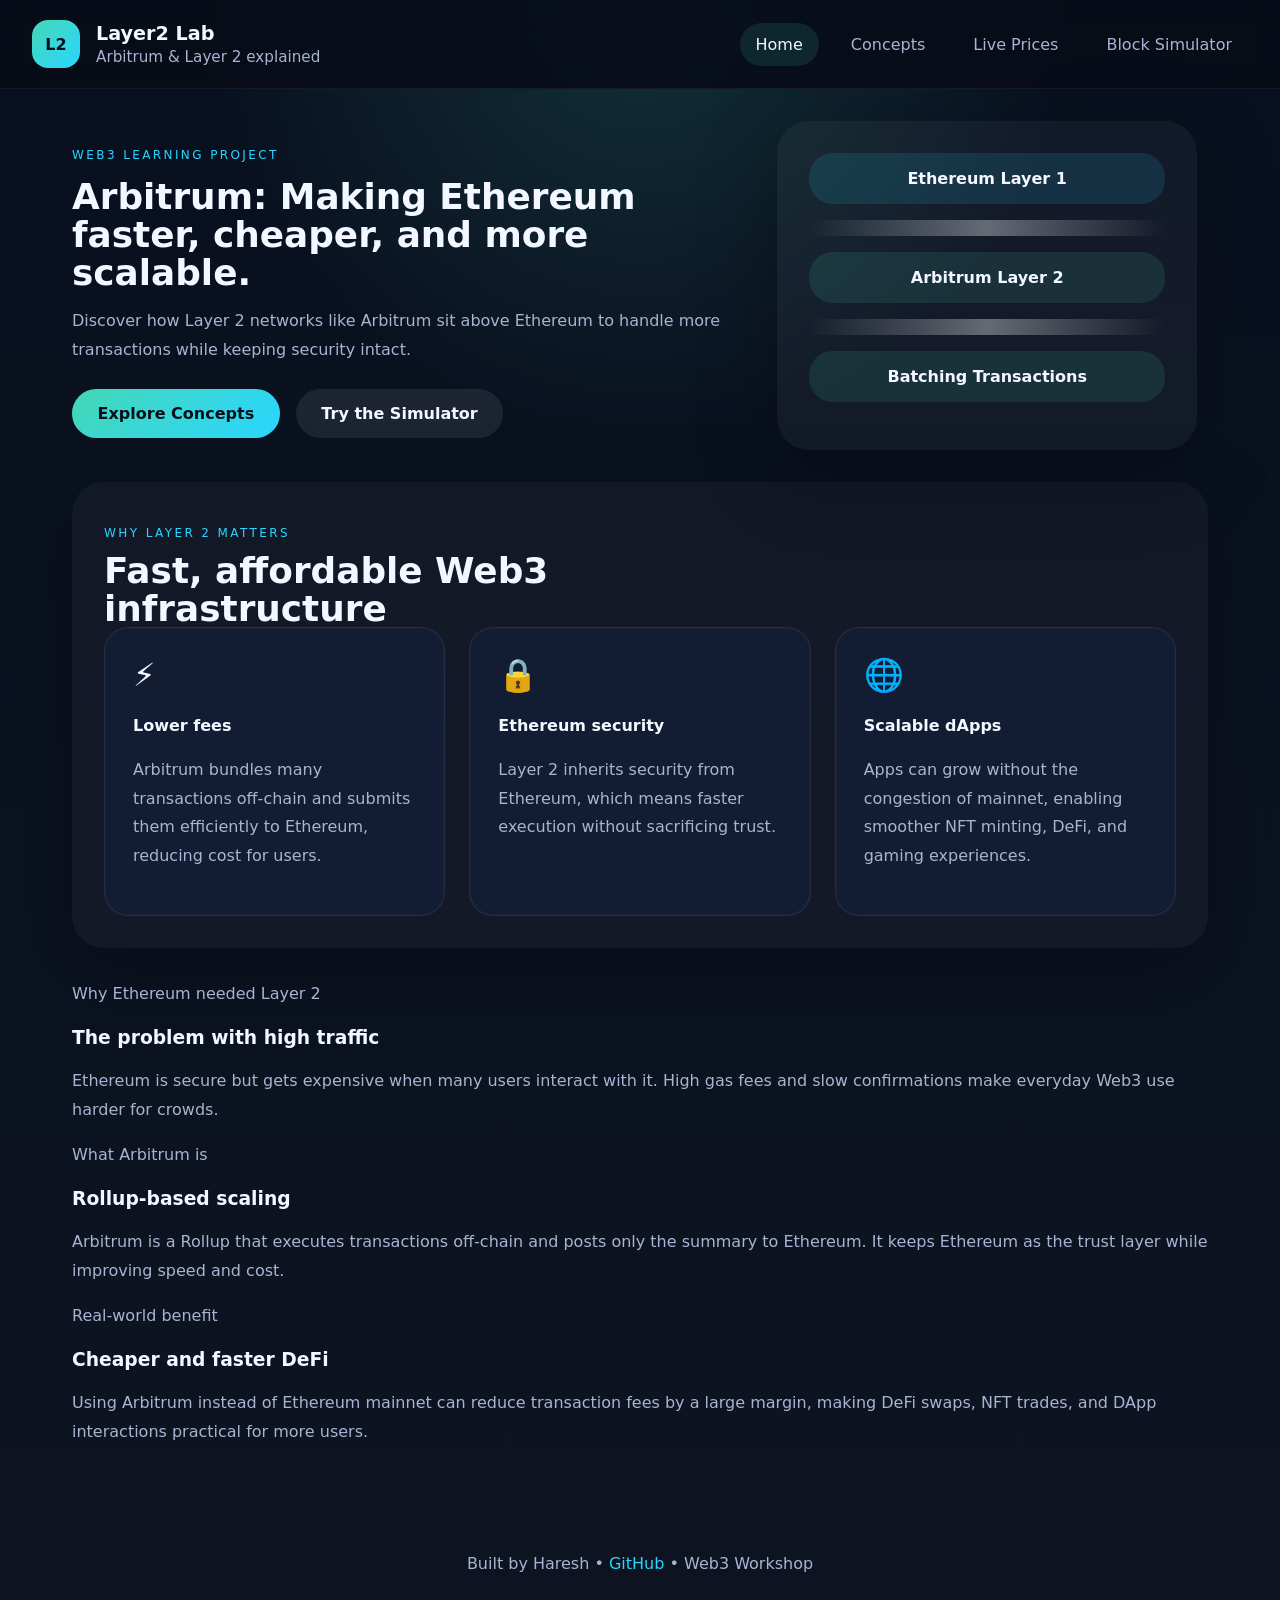
==== index.html @ afb63aa9 "Add files via upload" ====
<!DOCTYPE html>
<html lang="en">
<head>
  <meta charset="UTF-8" />
  <meta name="viewport" content="width=device-width, initial-scale=1.0" />
  <title>Layer2 Lab — Arbitrum Explorer</title>
  <link rel="stylesheet" href="styles.css" />
  <script defer src="script.js"></script>
</head>
<body class="page-home">
  <header class="site-header">
    <div class="brand">
      <div class="brand-mark">L2</div>
      <div>
        <h1>Layer2 Lab</h1>
        <p>Arbitrum & Layer 2 explained</p>
      </div>
    </div>
    <nav class="site-nav">
      <a href="index.html" class="active">Home</a>
      <a href="concepts.html">Concepts</a>
      <a href="prices.html">Live Prices</a>
      <a href="simulator.html">Block Simulator</a>
    </nav>
  </header>

  <main>
    <section class="hero hero-arbitrum">
      <div class="hero-copy">
        <p class="eyebrow">Web3 Learning Project</p>
        <h2>Arbitrum: Making Ethereum faster, cheaper, and more scalable.</h2>
        <p>Discover how Layer 2 networks like Arbitrum sit above Ethereum to handle more transactions while keeping security intact.</p>
        <div class="hero-actions">
          <a href="concepts.html" class="button">Explore Concepts</a>
          <a href="simulator.html" class="button button-secondary">Try the Simulator</a>
        </div>
      </div>
      <div class="hero-graphic">
        <div class="block-visual">
          <div class="block block-primary">Ethereum Layer 1</div>
          <div class="chain-line"></div>
          <div class="block block-secondary">Arbitrum Layer 2</div>
          <div class="chain-line"></div>
          <div class="block block-secondary">Batching Transactions</div>
        </div>
      </div>
    </section>

    <section class="features">
      <div class="section-heading">
        <p class="eyebrow">Why Layer 2 matters</p>
        <h3>Fast, affordable Web3 infrastructure</h3>
      </div>
      <div class="feature-grid">
        <article class="feature-card">
          <div class="feature-icon">⚡</div>
          <h4>Lower fees</h4>
          <p>Arbitrum bundles many transactions off-chain and submits them efficiently to Ethereum, reducing cost for users.</p>
        </article>
        <article class="feature-card">
          <div class="feature-icon">🔒</div>
          <h4>Ethereum security</h4>
          <p>Layer 2 inherits security from Ethereum, which means faster execution without sacrificing trust.</p>
        </article>
        <article class="feature-card">
          <div class="feature-icon">🌐</div>
          <h4>Scalable dApps</h4>
          <p>Apps can grow without the congestion of mainnet, enabling smoother NFT minting, DeFi, and gaming experiences.</p>
        </article>
      </div>
    </section>

    <section class="content-block">
      <div class="content-split">
        <div>
          <p class="eyebrow">Why Ethereum needed Layer 2</p>
          <h3>The problem with high traffic</h3>
          <p>Ethereum is secure but gets expensive when many users interact with it. High gas fees and slow confirmations make everyday Web3 use harder for crowds.</p>
        </div>
        <div>
          <p class="eyebrow">What Arbitrum is</p>
          <h3>Rollup-based scaling</h3>
          <p>Arbitrum is a Rollup that executes transactions off-chain and posts only the summary to Ethereum. It keeps Ethereum as the trust layer while improving speed and cost.</p>
        </div>
        <div>
          <p class="eyebrow">Real-world benefit</p>
          <h3>Cheaper and faster DeFi</h3>
          <p>Using Arbitrum instead of Ethereum mainnet can reduce transaction fees by a large margin, making DeFi swaps, NFT trades, and DApp interactions practical for more users.</p>
        </div>
      </div>
    </section>
  </main>

  <footer class="site-footer">
    <p>Built by Haresh • <a href="https://github.com/haresh" target="_blank" rel="noreferrer">GitHub</a> • Web3 Workshop</p>
  </footer>
</body>
</html>
---- styles.css ----
:root {
  --bg: #0b1220;
  --surface: #121c33;
  --surface-alt: #17233f;
  --text: #f3f7ff;
  --muted: #a8b4d1;
  --accent: #44d7b6;
  --accent-strong: #2ad6ff;
  --danger: #ff6b6b;
  --border: rgba(255, 255, 255, 0.08);
  --shadow: 0 24px 80px rgba(0, 0, 0, 0.25);
  font-family: Inter, system-ui, -apple-system, BlinkMacSystemFont, "Segoe UI", sans-serif;
}

* {
  box-sizing: border-box;
}

body {
  margin: 0;
  min-height: 100vh;
  background: radial-gradient(circle at top, rgba(68, 215, 182, 0.16), transparent 25%),
    linear-gradient(180deg, #08101f 0%, #0b1220 48%, #0d1321 100%);
  color: var(--text);
}

img {
  max-width: 100%;
}

button,
input,
textarea,
a {
  font: inherit;
}

a {
  color: var(--accent-strong);
  text-decoration: none;
}

.site-header {
  display: flex;
  justify-content: space-between;
  align-items: center;
  gap: 2rem;
  padding: 1.25rem 2rem;
  position: sticky;
  top: 0;
  z-index: 20;
  background: rgba(7, 12, 23, 0.88);
  backdrop-filter: blur(14px);
  border-bottom: 1px solid rgba(255, 255, 255, 0.06);
}

.brand {
  display: flex;
  align-items: center;
  gap: 1rem;
}

.brand-mark {
  width: 3rem;
  height: 3rem;
  border-radius: 16px;
  background: linear-gradient(135deg, var(--accent), var(--accent-strong));
  display: grid;
  place-items: center;
  font-weight: 800;
  color: #07101a;
}

.brand h1 {
  margin: 0;
  font-size: 1.2rem;
}

.brand p {
  margin: 0.15rem 0 0;
  color: var(--muted);
  font-size: 0.95rem;
}

.site-nav {
  display: flex;
  flex-wrap: wrap;
  gap: 1rem;
}

.site-nav a {
  color: var(--muted);
  padding: 0.75rem 1rem;
  border-radius: 999px;
  transition: background 0.2s ease, color 0.2s ease;
}

.site-nav a:hover,
.site-nav a.active {
  color: var(--text);
  background: rgba(68, 215, 182, 0.12);
}

main {
  padding: 0 2rem 2.5rem;
  max-width: 1200px;
  margin: 0 auto;
}

.hero,
.page-intro,
.content-block,
.features,
.prices-panel,
.simulator-grid,
.concept-grid {
  margin: 2rem 0;
}

.hero {
  display: grid;
  grid-template-columns: 1.2fr 0.8fr;
  gap: 2rem;
  align-items: center;
}

.hero-copy .eyebrow,
.section-heading .eyebrow,
.page-intro .eyebrow {
  text-transform: uppercase;
  letter-spacing: 0.2em;
  color: var(--accent-strong);
  font-size: 0.75rem;
  margin-bottom: 0.75rem;
}

.hero-copy h2,
.page-intro h2,
.section-heading h3 {
  margin: 0;
  font-size: clamp(2rem, 2.8vw, 3rem);
  line-height: 1.05;
}

.hero-copy p,
.content-block p,
.feature-card p,
.concept-card p {
  color: var(--muted);
  line-height: 1.8;
}

.hero-actions {
  display: flex;
  flex-wrap: wrap;
  gap: 1rem;
  margin-top: 1.5rem;
}

.button {
  display: inline-flex;
  align-items: center;
  justify-content: center;
  padding: 0.95rem 1.6rem;
  border-radius: 999px;
  border: none;
  cursor: pointer;
  background: linear-gradient(135deg, var(--accent), var(--accent-strong));
  color: #07101a;
  font-weight: 700;
  transition: transform 0.2s ease, filter 0.2s ease;
}

.button:hover {
  transform: translateY(-1px);
}

.button-secondary {
  background: rgba(255, 255, 255, 0.08);
  color: var(--text);
}

.hero-graphic {
  display: grid;
  place-items: center;
}

.block-visual {
  width: 100%;
  max-width: 420px;
  padding: 2rem;
  border-radius: 32px;
  background: rgba(255, 255, 255, 0.04);
  box-shadow: var(--shadow);
}

.block {
  padding: 1rem 1.25rem;
  border-radius: 24px;
  text-align: center;
  font-weight: 700;
}

.block-primary {
  background: rgba(42, 214, 255, 0.12);
  margin-bottom: 1rem;
}

.block-secondary {
  background: rgba(68, 215, 182, 0.12);
  margin-bottom: 1rem;
}

.chain-line {
  height: 1rem;
  width: 100%;
  background: linear-gradient(90deg, transparent, rgba(255, 255, 255, 0.35), transparent);
  margin: 0.5rem 0 1rem;
}

.features {
  padding: 2rem;
  border-radius: 32px;
  background: rgba(255, 255, 255, 0.03);
  box-shadow: var(--shadow);
}

.section-heading {
  max-width: 40rem;
}

.feature-grid,
.concept-grid,
.simulator-grid {
  display: grid;
  gap: 1.5rem;
}

.feature-card,
.concept-card,
.simulator-card {
  background: var(--surface);
  border: 1px solid var(--border);
  border-radius: 24px;
  padding: 1.75rem;
  box-shadow: inset 0 0 0 1px rgba(255, 255, 255, 0.02);
}

.feature-grid {
  grid-template-columns: repeat(3, minmax(0, 1fr));
}

.feature-icon {
  font-size: 2rem;
  margin-bottom: 1rem;
}

.concept-card h3,
.simulator-card h3 {
  margin-top: 0;
}

.concept-row {
  display: grid;
  gap: 1rem;
  margin-top: 1rem;
}

.concept-row h4 {
  margin-bottom: 0.5rem;
}

.price-cards {
  display: grid;
  grid-template-columns: repeat(auto-fit, minmax(240px, 1fr));
  gap: 1.5rem;
  margin-bottom: 1.5rem;
}

.price-card,
.placeholder {
  background: var(--surface);
  border: 1px solid var(--border);
  border-radius: 24px;
  padding: 1.6rem;
  box-shadow: var(--shadow);
}

.price-card h3 {
  margin: 0 0 1rem;
}

.price-value {
  display: flex;
  align-items: baseline;
  gap: 0.75rem;
  font-size: 2rem;
  margin: 1rem 0;
}

.price-change {
  display: inline-flex;
  align-items: center;
  gap: 0.4rem;
  font-weight: 700;
}

.price-change.positive {
  color: #7af78d;
}

.price-change.negative {
  color: #ff8a8a;
}

.prices-panel {
  display: flex;
  flex-direction: column;
  gap: 1.5rem;
}

input[type="text"],
input[type="number"],
textarea {
  width: 100%;
  border-radius: 18px;
  border: 1px solid rgba(255, 255, 255, 0.1);
  background: rgba(255, 255, 255, 0.04);
  color: var(--text);
  padding: 0.95rem 1rem;
  margin-top: 0.5rem;
}

textarea {
  resize: vertical;
}

label {
  display: block;
  margin-top: 1rem;
  font-weight: 600;
  color: var(--text);
}

.simulator-card button {
  margin-top: 1rem;
}

.simulator-result p {
  margin: 0.75rem 0 0;
  color: var(--muted);
}

.site-footer {
  text-align: center;
  padding: 1.25rem 2rem 2rem;
  color: var(--muted);
}

@media (max-width: 900px) {
  .hero {
    grid-template-columns: 1fr;
  }

  .feature-grid,
  .concept-grid {
    grid-template-columns: 1fr;
  }
}

@media (max-width: 640px) {
  .site-header {
    flex-direction: column;
    align-items: stretch;
  }

  .site-nav {
    justify-content: center;
  }
}
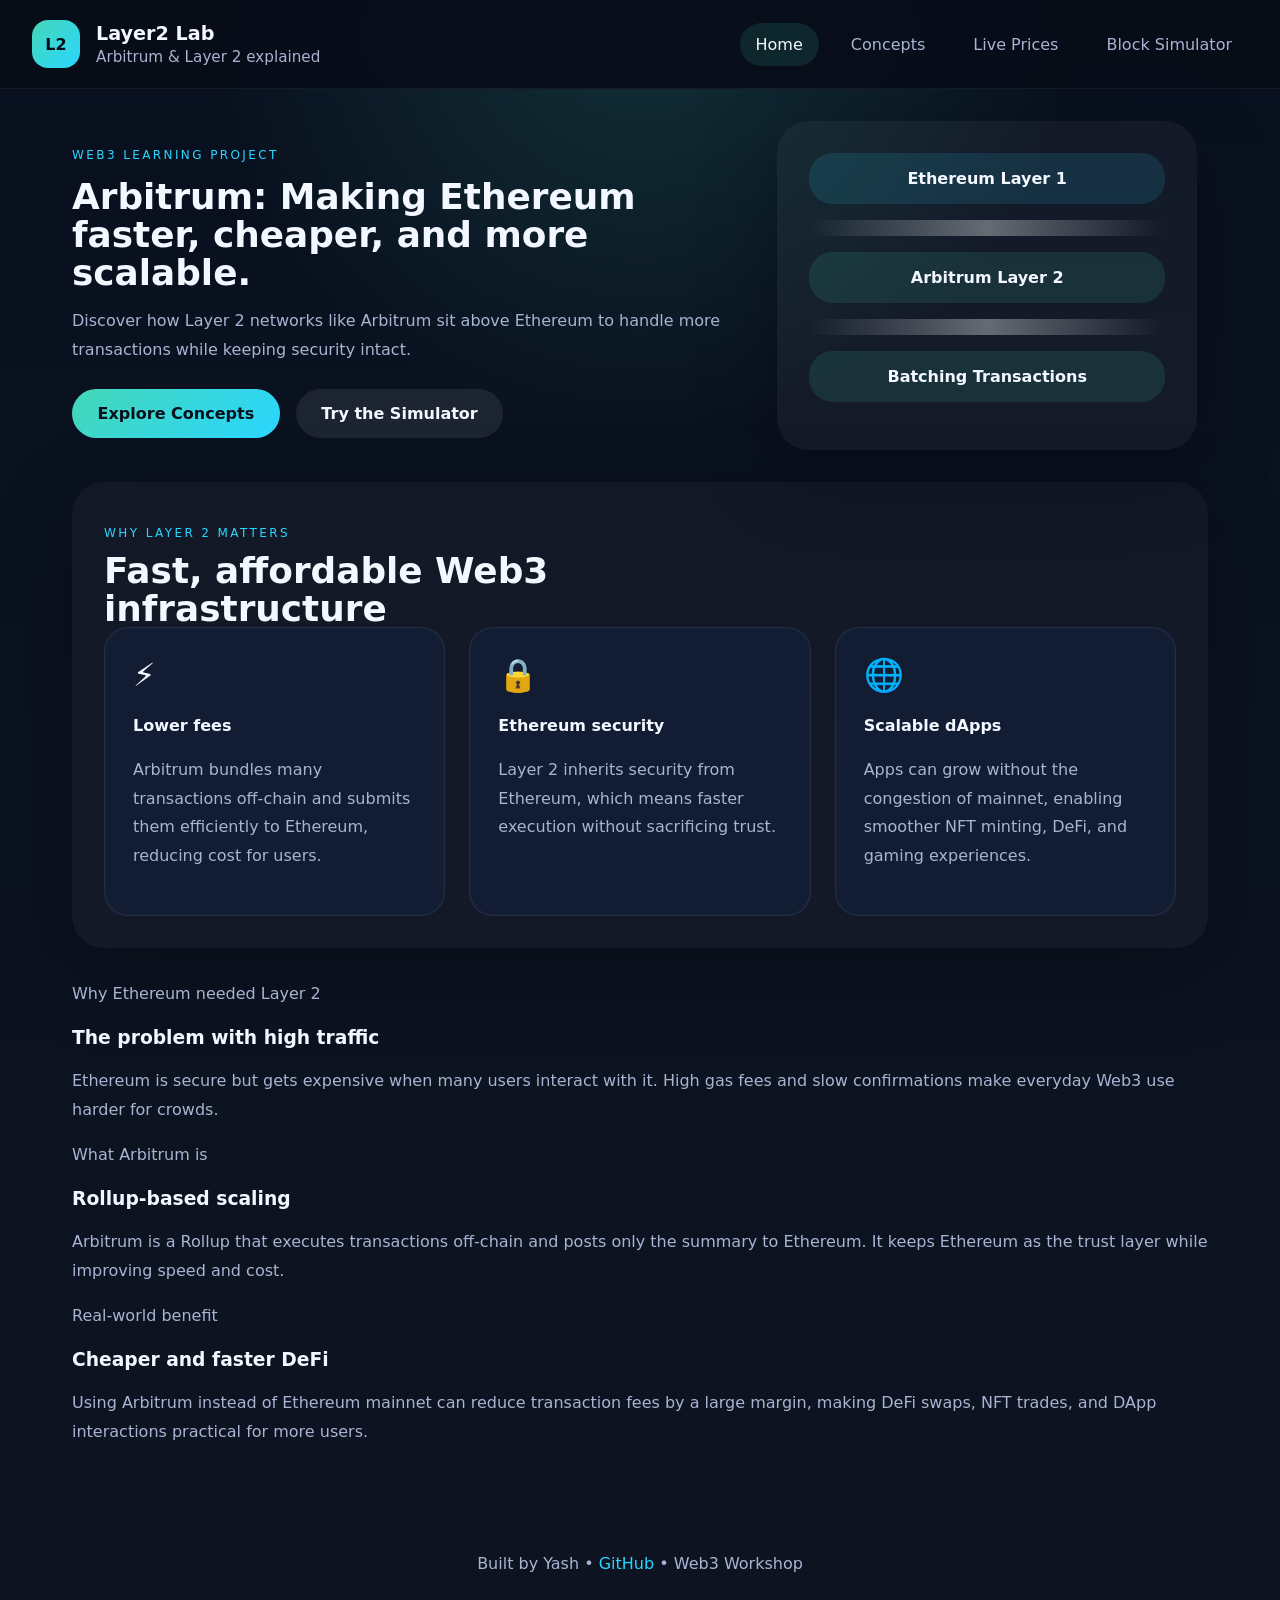
==== commit bd466989: "Fix HTML encoding issues in index.html" ====
--- a/index.html
+++ b/index.html
@@ -92,7 +92,7 @@
   </main>
 
   <footer class="site-footer">
-    <p>Built by Haresh • <a href="https://github.com/haresh" target="_blank" rel="noreferrer">GitHub</a> • Web3 Workshop</p>
+    <p>Built by Yash • <a href="https://github.com/haresh" target="_blank" rel="noreferrer">GitHub</a> • Web3 Workshop</p>
   </footer>
 </body>
 </html>
